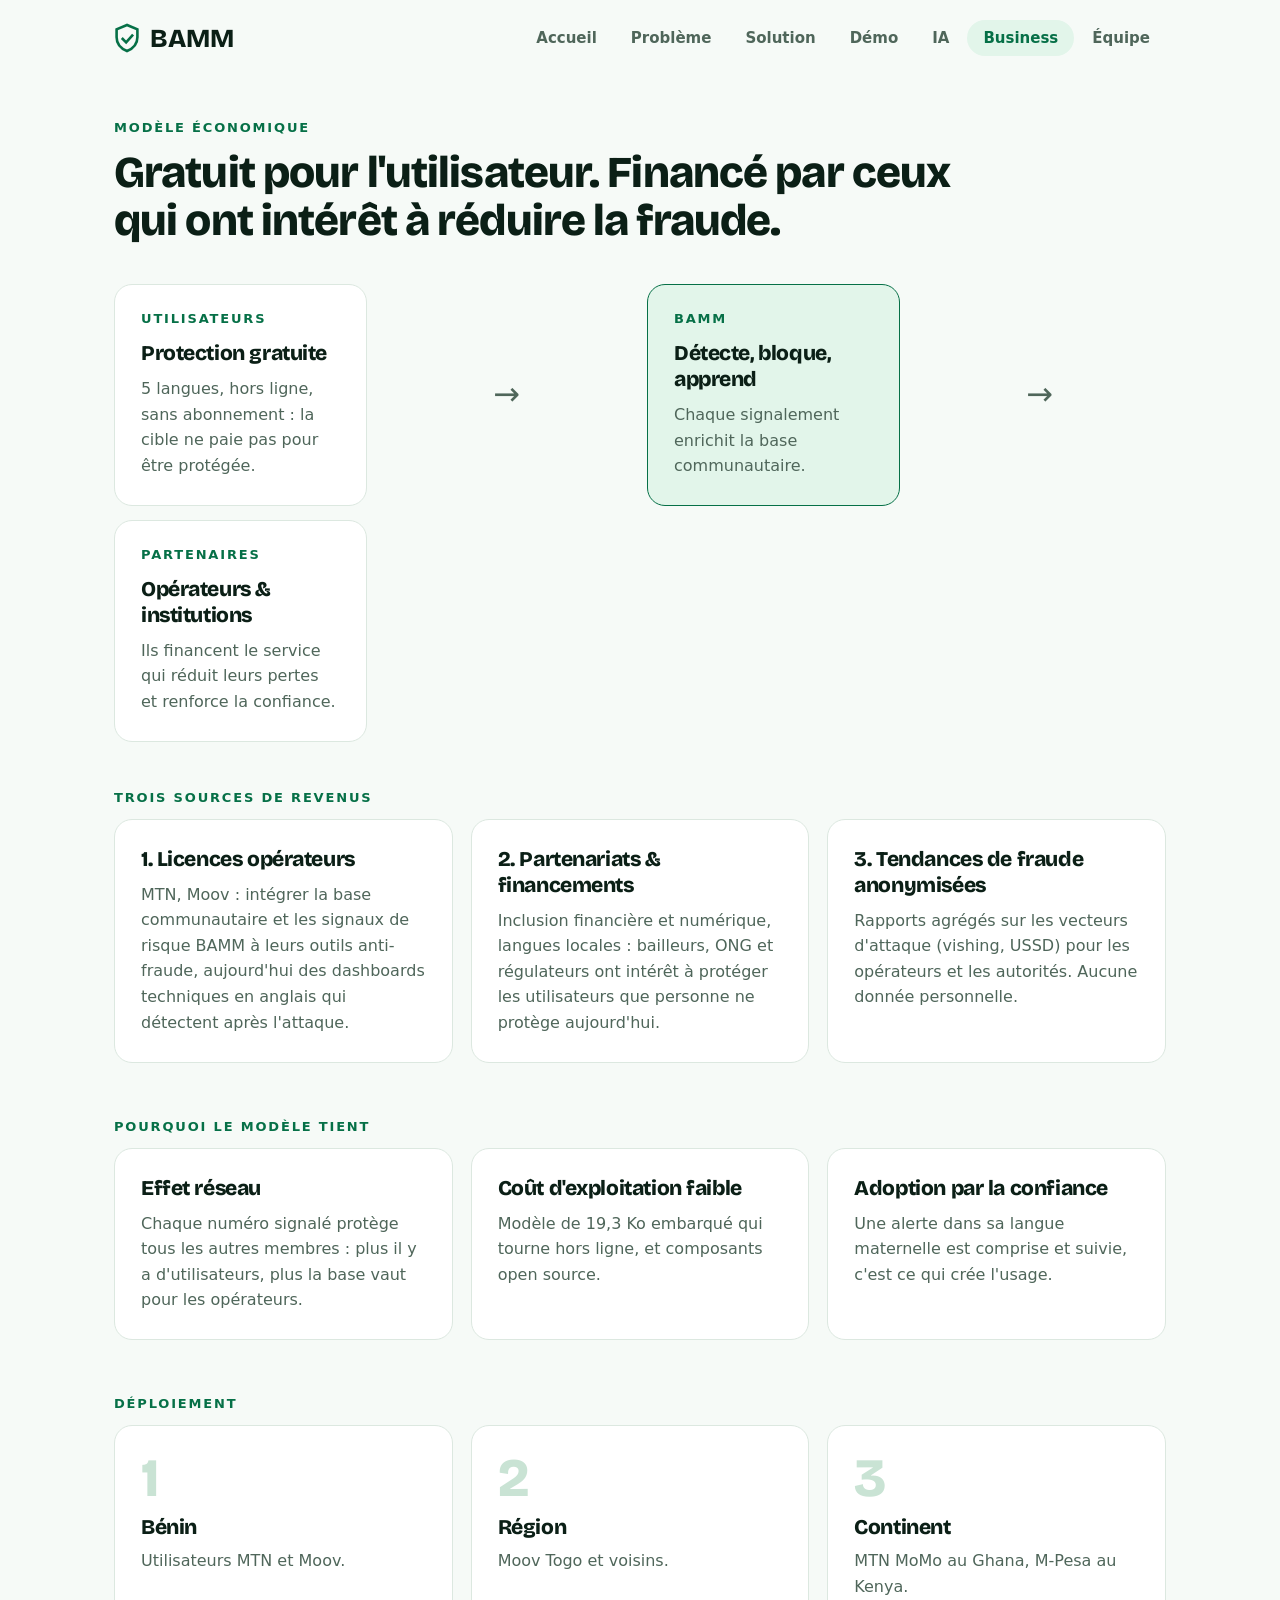
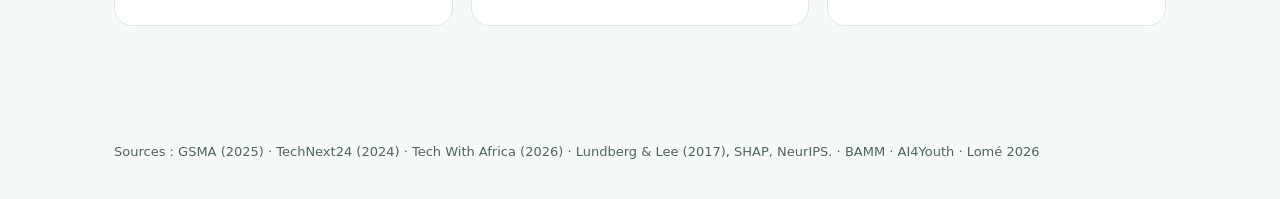
==== business.html @ f67f768b "first commit" ====
<!doctype html>
<html lang="fr">
<head>
<meta charset="utf-8">
<meta name="viewport" content="width=device-width,initial-scale=1">
<title>BAMM — Modèle économique</title>

<link href="https://fonts.googleapis.com/css2?family=Bricolage+Grotesque:wght@800&display=swap" rel="stylesheet">
<style>
body{margin:0;background:#F6FAF7;color:#0B1F16;font-family:system-ui,-apple-system,'Segoe UI',sans-serif}
.w{max-width:1100px;margin:0 auto;padding:0 24px;box-sizing:border-box}
h1,h2,h3,.big{font-family:'Bricolage Grotesque',system-ui,sans-serif;font-weight:800;letter-spacing:-.02em;margin:0}
h2{font-size:clamp(28px,4vw,44px);line-height:1.08}
.eb{font-size:13px;letter-spacing:.14em;text-transform:uppercase;color:#067047;font-weight:700;margin-bottom:14px}
.g{display:grid;gap:18px;grid-template-columns:repeat(auto-fit,minmax(240px,1fr))}
.c{background:#fff;border:1px solid #DCE8E0;border-radius:18px;padding:26px}
.mut{color:#4F665A;line-height:1.6}
.btn{display:inline-block;padding:15px 26px;border-radius:999px;font-weight:700;text-decoration:none;background:#067047;color:#fff;border:0;font-size:16px;cursor:pointer}
.btn:hover{background:#0A8F5A}
.pill{padding:10px 18px;border-radius:999px;border:1px solid #BFD3C7;background:#fff;font-weight:700;font-size:15px;cursor:pointer;color:#0B1F16;font-family:inherit}
.pill:hover{border-color:#067047}
.big{font-size:clamp(34px,4.6vw,54px);color:#067047;line-height:1}
.bar{height:14px;border-radius:7px;background:#E2F5EA;overflow:hidden}
.bar i{display:block;height:100%;border-radius:7px;transition:width .5s}
.pulse{animation:p 2s infinite}@keyframes p{to{box-shadow:0 0 0 36px rgba(198,47,37,0)}}
@media(prefers-reduced-motion:reduce){.pulse{animation:none}.bar i{transition:none}}
.nl{padding:9px 16px;border-radius:999px;text-decoration:none;color:#4F665A;font-weight:700;font-size:15px}.nl:hover{color:#067047}.on{background:#E2F5EA;color:#067047}
.scr{height:100%;border-radius:31px;box-sizing:border-box;display:flex;flex-direction:column;align-items:center;justify-content:space-between;text-align:center;padding:32px 18px 22px;color:#fff}
.wv i{display:inline-block;width:6px;height:12px;border-radius:3px;background:#fff;margin:0 3px;animation:wv 1s ease-in-out infinite;vertical-align:middle}@keyframes wv{50%{height:46px}}
.lw{height:8px;border-radius:4px;background:rgba(255,255,255,.3);overflow:hidden;width:100%}.lw i{display:block;height:100%;background:#fff;animation:lw 15s linear forwards}@keyframes lw{from{width:0}to{width:100%}}
.nd{width:22px;height:22px;border-radius:50%;transition:background .4s}
@media(prefers-reduced-motion:reduce){.wv i,.lw i{animation:none}}
</style>

</head>
<body>
<div id="app"></div>
<template id="tpl">

<div style="width:100%;overflow:hidden">
<div class="w" style="display:flex;justify-content:space-between;align-items:center;flex-wrap:wrap;gap:12px;padding-top:20px;padding-bottom:8px"><a href="index.html" style="display:flex;align-items:center;gap:10px;text-decoration:none;color:#0B1F16;font-family:'Bricolage Grotesque',system-ui,sans-serif;font-weight:800;font-size:26px"><svg width="26" height="30" viewBox="0 0 30 34" aria-hidden="true"><path d="M15 2 3 7v9c0 8 5 13 12 16 7-3 12-8 12-16V7z" fill="none" stroke="#067047" stroke-width="3"/><path d="m9 17 5 5 8-9" fill="none" stroke="#067047" stroke-width="3"/></svg>BAMM</a><nav style="display:flex;gap:2px;flex-wrap:wrap"><a class="nl" href="index.html">Accueil</a><a class="nl" href="probleme.html">Problème</a><a class="nl" href="solution.html">Solution</a><a class="nl" href="demo.html">Démo</a><a class="nl" href="ia.html">IA</a><a class="nl on" href="business.html">Business</a><a class="nl" href="equipe.html">Équipe</a></nav></div>
<div class="w" style="padding-top:56px;padding-bottom:48px"><div class="eb">Modèle économique</div>
<h2 style="max-width:860px">Gratuit pour l'utilisateur. Financé par ceux qui ont intérêt à réduire la fraude.</h2>
<div style="display:grid;grid-template-columns:repeat(auto-fit,minmax(240px,1fr));gap:14px;margin-top:40px">
<div class="c"><div class="eb">Utilisateurs</div><h3 style="font-size:21px">Protection gratuite</h3><p class="mut" style="margin:10px 0 0">5 langues, hors ligne, sans abonnement : la cible ne paie pas pour être protégée.</p></div><div class="mut" style="font-size:32px;align-self:center;text-align:center">→</div>
<div class="c" style="background:#E2F5EA;border-color:#067047"><div class="eb">BAMM</div><h3 style="font-size:21px">Détecte, bloque, apprend</h3><p class="mut" style="margin:10px 0 0">Chaque signalement enrichit la base communautaire.</p></div><div class="mut" style="font-size:32px;align-self:center;text-align:center">→</div>
<div class="c"><div class="eb">Partenaires</div><h3 style="font-size:21px">Opérateurs &amp; institutions</h3><p class="mut" style="margin:10px 0 0">Ils financent le service qui réduit leurs pertes et renforce la confiance.</p></div></div></div>
<div class="w" style="padding-bottom:56px"><div class="eb">Trois sources de revenus</div><div class="g"><div class="c"><h3 style="font-size:21px">1. Licences opérateurs</h3><p class="mut" style="margin:10px 0 0">MTN, Moov : intégrer la base communautaire et les signaux de risque BAMM à leurs outils anti-fraude, aujourd'hui des dashboards techniques en anglais qui détectent après l'attaque.</p></div><div class="c"><h3 style="font-size:21px">2. Partenariats &amp; financements</h3><p class="mut" style="margin:10px 0 0">Inclusion financière et numérique, langues locales : bailleurs, ONG et régulateurs ont intérêt à protéger les utilisateurs que personne ne protège aujourd'hui.</p></div><div class="c"><h3 style="font-size:21px">3. Tendances de fraude anonymisées</h3><p class="mut" style="margin:10px 0 0">Rapports agrégés sur les vecteurs d'attaque (vishing, USSD) pour les opérateurs et les autorités. Aucune donnée personnelle.</p></div></div></div>
<div class="w" style="padding-bottom:56px"><div class="eb">Pourquoi le modèle tient</div><div class="g"><div class="c"><h3 style="font-size:21px">Effet réseau</h3><p class="mut" style="margin:10px 0 0">Chaque numéro signalé protège tous les autres membres : plus il y a d'utilisateurs, plus la base vaut pour les opérateurs.</p></div><div class="c"><h3 style="font-size:21px">Coût d'exploitation faible</h3><p class="mut" style="margin:10px 0 0">Modèle de 19,3 Ko embarqué qui tourne hors ligne, et composants open source.</p></div><div class="c"><h3 style="font-size:21px">Adoption par la confiance</h3><p class="mut" style="margin:10px 0 0">Une alerte dans sa langue maternelle est comprise et suivie, c'est ce qui crée l'usage.</p></div></div></div>
<div class="w" style="padding-bottom:88px"><div class="eb">Déploiement</div><div class="g">
<div class="c"><div class="big" style="color:#C9E3D4">1</div><h3 style="font-size:21px;margin-top:8px">Bénin</h3><p class="mut" style="margin:8px 0 0">Utilisateurs MTN et Moov.</p></div>
<div class="c"><div class="big" style="color:#C9E3D4">2</div><h3 style="font-size:21px;margin-top:8px">Région</h3><p class="mut" style="margin:8px 0 0">Moov Togo et voisins.</p></div>
<div class="c"><div class="big" style="color:#C9E3D4">3</div><h3 style="font-size:21px;margin-top:8px">Continent</h3><p class="mut" style="margin:8px 0 0">MTN MoMo au Ghana, M-Pesa au Kenya.</p></div></div></div>
<div class="w mut" style="padding-top:28px;padding-bottom:36px;font-size:13px">Sources : GSMA (2025) · TechNext24 (2024) · Tech With Africa (2026) · Lundberg &amp; Lee (2017), SHAP, NeurIPS. · BAMM · AI4Youth · Lomé 2026</div>

</div>
</template>
<script src="assets/runtime.js"></script>
<script>

class Component extends DCLogic {
renderVals() { return {}; }
}

boot(Component);
</script>
</body>
</html>
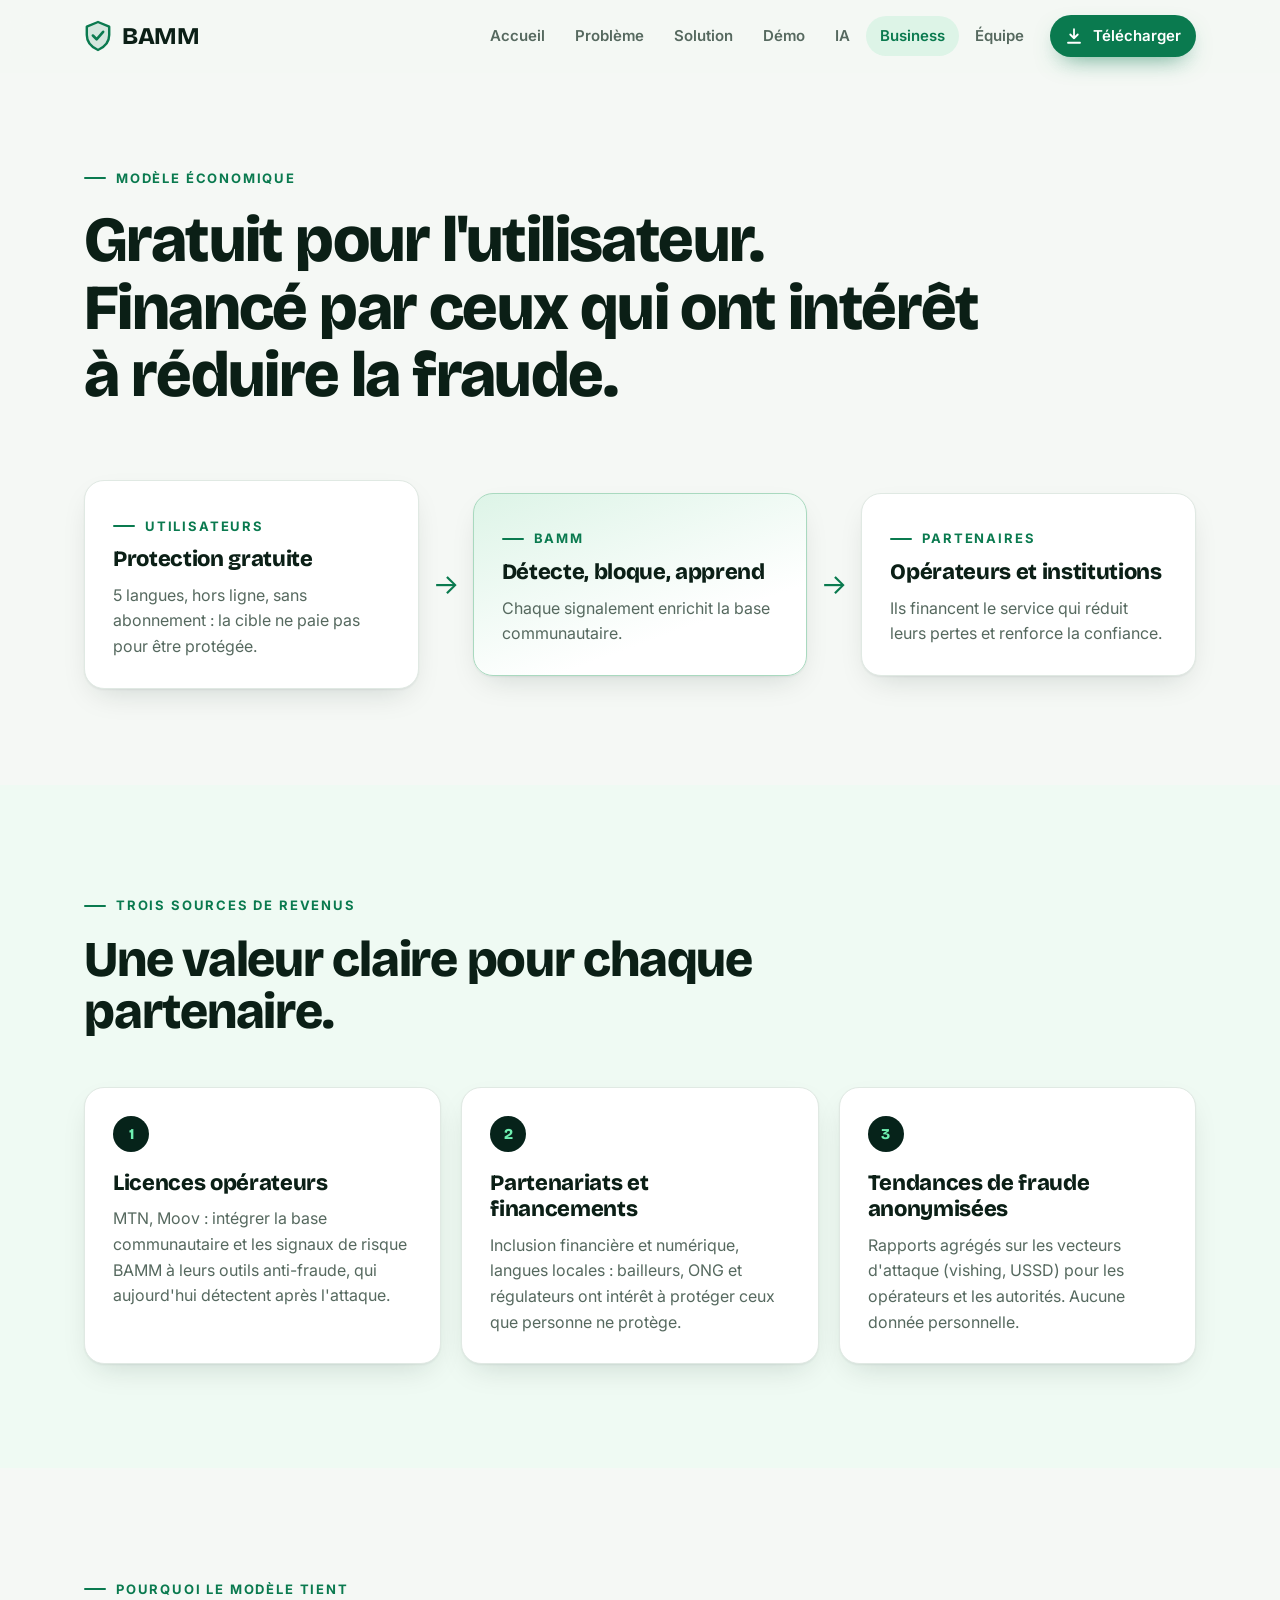
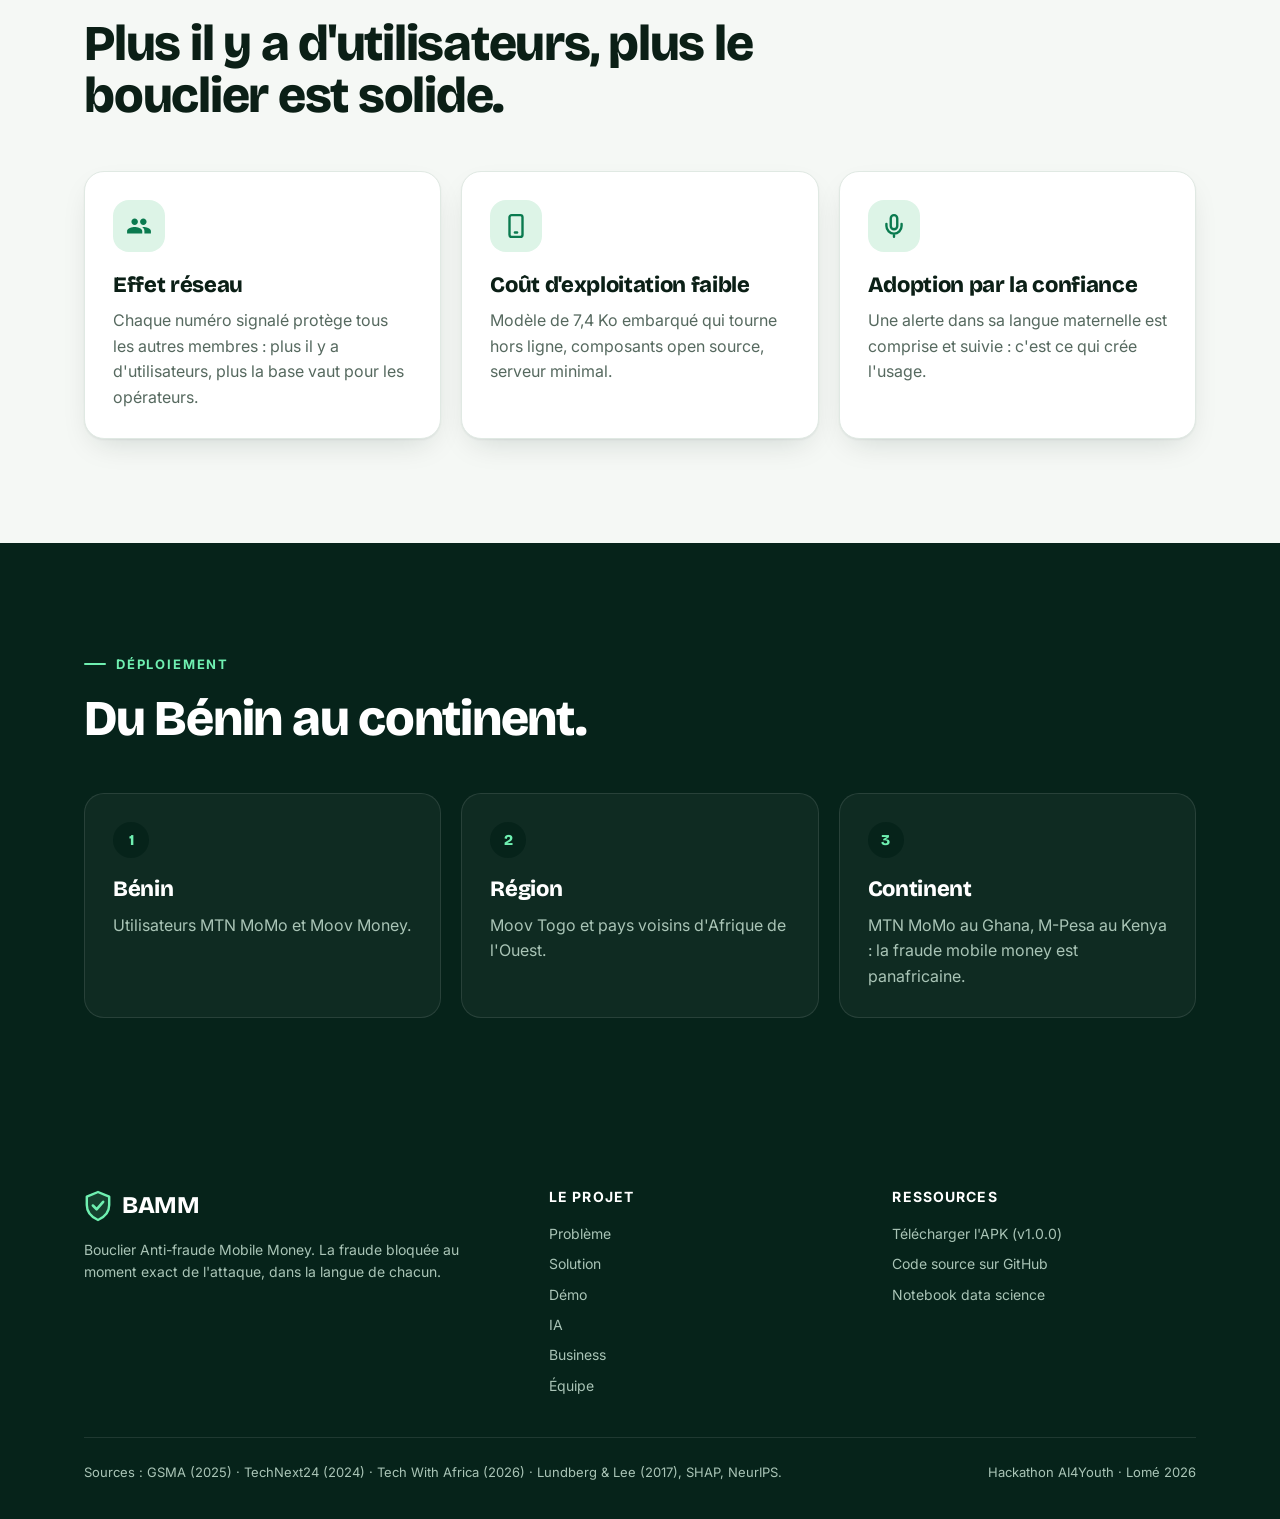
==== commit 1d82414b: "Refonte du site et téléchargement de l'APK - Nouveau design commun (assets/style.css, assets/site.js" ====
--- a/business.html
+++ b/business.html
@@ -4,65 +4,70 @@
 <meta charset="utf-8">
 <meta name="viewport" content="width=device-width,initial-scale=1">
 <title>BAMM — Modèle économique</title>
+<meta name="description" content="BAMM est gratuit pour l'utilisateur, financé par les opérateurs, bailleurs et institutions qui ont intérêt à réduire la fraude mobile money.">
+<meta name="theme-color" content="#06231a">
+<link rel="icon" href="assets/favicon.svg" type="image/svg+xml">
+<link rel="preconnect" href="https://fonts.googleapis.com">
+<link rel="preconnect" href="https://fonts.gstatic.com" crossorigin>
+<link href="https://fonts.googleapis.com/css2?family=Bricolage+Grotesque:opsz,wght@12..96,700;12..96,800&family=Inter:wght@400;500;600;700&display=swap" rel="stylesheet">
+<link rel="stylesheet" href="assets/style.css">
+</head>
+<body data-page="business">
+<header data-nav></header>
 
-<link href="https://fonts.googleapis.com/css2?family=Bricolage+Grotesque:wght@800&display=swap" rel="stylesheet">
-<style>
-body{margin:0;background:#F6FAF7;color:#0B1F16;font-family:system-ui,-apple-system,'Segoe UI',sans-serif}
-.w{max-width:1100px;margin:0 auto;padding:0 24px;box-sizing:border-box}
-h1,h2,h3,.big{font-family:'Bricolage Grotesque',system-ui,sans-serif;font-weight:800;letter-spacing:-.02em;margin:0}
-h2{font-size:clamp(28px,4vw,44px);line-height:1.08}
-.eb{font-size:13px;letter-spacing:.14em;text-transform:uppercase;color:#067047;font-weight:700;margin-bottom:14px}
-.g{display:grid;gap:18px;grid-template-columns:repeat(auto-fit,minmax(240px,1fr))}
-.c{background:#fff;border:1px solid #DCE8E0;border-radius:18px;padding:26px}
-.mut{color:#4F665A;line-height:1.6}
-.btn{display:inline-block;padding:15px 26px;border-radius:999px;font-weight:700;text-decoration:none;background:#067047;color:#fff;border:0;font-size:16px;cursor:pointer}
-.btn:hover{background:#0A8F5A}
-.pill{padding:10px 18px;border-radius:999px;border:1px solid #BFD3C7;background:#fff;font-weight:700;font-size:15px;cursor:pointer;color:#0B1F16;font-family:inherit}
-.pill:hover{border-color:#067047}
-.big{font-size:clamp(34px,4.6vw,54px);color:#067047;line-height:1}
-.bar{height:14px;border-radius:7px;background:#E2F5EA;overflow:hidden}
-.bar i{display:block;height:100%;border-radius:7px;transition:width .5s}
-.pulse{animation:p 2s infinite}@keyframes p{to{box-shadow:0 0 0 36px rgba(198,47,37,0)}}
-@media(prefers-reduced-motion:reduce){.pulse{animation:none}.bar i{transition:none}}
-.nl{padding:9px 16px;border-radius:999px;text-decoration:none;color:#4F665A;font-weight:700;font-size:15px}.nl:hover{color:#067047}.on{background:#E2F5EA;color:#067047}
-.scr{height:100%;border-radius:31px;box-sizing:border-box;display:flex;flex-direction:column;align-items:center;justify-content:space-between;text-align:center;padding:32px 18px 22px;color:#fff}
-.wv i{display:inline-block;width:6px;height:12px;border-radius:3px;background:#fff;margin:0 3px;animation:wv 1s ease-in-out infinite;vertical-align:middle}@keyframes wv{50%{height:46px}}
-.lw{height:8px;border-radius:4px;background:rgba(255,255,255,.3);overflow:hidden;width:100%}.lw i{display:block;height:100%;background:#fff;animation:lw 15s linear forwards}@keyframes lw{from{width:0}to{width:100%}}
-.nd{width:22px;height:22px;border-radius:50%;transition:background .4s}
-@media(prefers-reduced-motion:reduce){.wv i,.lw i{animation:none}}
-</style>
+<main>
+<section class="page-hero">
+  <div class="wrap">
+    <div class="eyebrow">Modèle économique</div>
+    <h1>Gratuit pour l'utilisateur. Financé par ceux qui ont intérêt à réduire la fraude.</h1>
+  </div>
+</section>
 
-</head>
-<body>
-<div id="app"></div>
-<template id="tpl">
+<section style="padding-bottom:96px">
+  <div class="wrap flow">
+    <div class="card reveal"><div class="eyebrow" style="margin-bottom:10px">Utilisateurs</div><h3>Protection gratuite</h3><p>5 langues, hors ligne, sans abonnement : la cible ne paie pas pour être protégée.</p></div>
+    <div class="arrow" aria-hidden="true">→</div>
+    <div class="card card-accent reveal"><div class="eyebrow" style="margin-bottom:10px">BAMM</div><h3>Détecte, bloque, apprend</h3><p>Chaque signalement enrichit la base communautaire.</p></div>
+    <div class="arrow" aria-hidden="true">→</div>
+    <div class="card reveal"><div class="eyebrow" style="margin-bottom:10px">Partenaires</div><h3>Opérateurs et institutions</h3><p>Ils financent le service qui réduit leurs pertes et renforce la confiance.</p></div>
+  </div>
+</section>
 
-<div style="width:100%;overflow:hidden">
-<div class="w" style="display:flex;justify-content:space-between;align-items:center;flex-wrap:wrap;gap:12px;padding-top:20px;padding-bottom:8px"><a href="index.html" style="display:flex;align-items:center;gap:10px;text-decoration:none;color:#0B1F16;font-family:'Bricolage Grotesque',system-ui,sans-serif;font-weight:800;font-size:26px"><svg width="26" height="30" viewBox="0 0 30 34" aria-hidden="true"><path d="M15 2 3 7v9c0 8 5 13 12 16 7-3 12-8 12-16V7z" fill="none" stroke="#067047" stroke-width="3"/><path d="m9 17 5 5 8-9" fill="none" stroke="#067047" stroke-width="3"/></svg>BAMM</a><nav style="display:flex;gap:2px;flex-wrap:wrap"><a class="nl" href="index.html">Accueil</a><a class="nl" href="probleme.html">Problème</a><a class="nl" href="solution.html">Solution</a><a class="nl" href="demo.html">Démo</a><a class="nl" href="ia.html">IA</a><a class="nl on" href="business.html">Business</a><a class="nl" href="equipe.html">Équipe</a></nav></div>
-<div class="w" style="padding-top:56px;padding-bottom:48px"><div class="eb">Modèle économique</div>
-<h2 style="max-width:860px">Gratuit pour l'utilisateur. Financé par ceux qui ont intérêt à réduire la fraude.</h2>
-<div style="display:grid;grid-template-columns:repeat(auto-fit,minmax(240px,1fr));gap:14px;margin-top:40px">
-<div class="c"><div class="eb">Utilisateurs</div><h3 style="font-size:21px">Protection gratuite</h3><p class="mut" style="margin:10px 0 0">5 langues, hors ligne, sans abonnement : la cible ne paie pas pour être protégée.</p></div><div class="mut" style="font-size:32px;align-self:center;text-align:center">→</div>
-<div class="c" style="background:#E2F5EA;border-color:#067047"><div class="eb">BAMM</div><h3 style="font-size:21px">Détecte, bloque, apprend</h3><p class="mut" style="margin:10px 0 0">Chaque signalement enrichit la base communautaire.</p></div><div class="mut" style="font-size:32px;align-self:center;text-align:center">→</div>
-<div class="c"><div class="eb">Partenaires</div><h3 style="font-size:21px">Opérateurs &amp; institutions</h3><p class="mut" style="margin:10px 0 0">Ils financent le service qui réduit leurs pertes et renforce la confiance.</p></div></div></div>
-<div class="w" style="padding-bottom:56px"><div class="eb">Trois sources de revenus</div><div class="g"><div class="c"><h3 style="font-size:21px">1. Licences opérateurs</h3><p class="mut" style="margin:10px 0 0">MTN, Moov : intégrer la base communautaire et les signaux de risque BAMM à leurs outils anti-fraude, aujourd'hui des dashboards techniques en anglais qui détectent après l'attaque.</p></div><div class="c"><h3 style="font-size:21px">2. Partenariats &amp; financements</h3><p class="mut" style="margin:10px 0 0">Inclusion financière et numérique, langues locales : bailleurs, ONG et régulateurs ont intérêt à protéger les utilisateurs que personne ne protège aujourd'hui.</p></div><div class="c"><h3 style="font-size:21px">3. Tendances de fraude anonymisées</h3><p class="mut" style="margin:10px 0 0">Rapports agrégés sur les vecteurs d'attaque (vishing, USSD) pour les opérateurs et les autorités. Aucune donnée personnelle.</p></div></div></div>
-<div class="w" style="padding-bottom:56px"><div class="eb">Pourquoi le modèle tient</div><div class="g"><div class="c"><h3 style="font-size:21px">Effet réseau</h3><p class="mut" style="margin:10px 0 0">Chaque numéro signalé protège tous les autres membres : plus il y a d'utilisateurs, plus la base vaut pour les opérateurs.</p></div><div class="c"><h3 style="font-size:21px">Coût d'exploitation faible</h3><p class="mut" style="margin:10px 0 0">Modèle de 19,3 Ko embarqué qui tourne hors ligne, et composants open source.</p></div><div class="c"><h3 style="font-size:21px">Adoption par la confiance</h3><p class="mut" style="margin:10px 0 0">Une alerte dans sa langue maternelle est comprise et suivie, c'est ce qui crée l'usage.</p></div></div></div>
-<div class="w" style="padding-bottom:88px"><div class="eb">Déploiement</div><div class="g">
-<div class="c"><div class="big" style="color:#C9E3D4">1</div><h3 style="font-size:21px;margin-top:8px">Bénin</h3><p class="mut" style="margin:8px 0 0">Utilisateurs MTN et Moov.</p></div>
-<div class="c"><div class="big" style="color:#C9E3D4">2</div><h3 style="font-size:21px;margin-top:8px">Région</h3><p class="mut" style="margin:8px 0 0">Moov Togo et voisins.</p></div>
-<div class="c"><div class="big" style="color:#C9E3D4">3</div><h3 style="font-size:21px;margin-top:8px">Continent</h3><p class="mut" style="margin:8px 0 0">MTN MoMo au Ghana, M-Pesa au Kenya.</p></div></div></div>
-<div class="w mut" style="padding-top:28px;padding-bottom:36px;font-size:13px">Sources : GSMA (2025) · TechNext24 (2024) · Tech With Africa (2026) · Lundberg &amp; Lee (2017), SHAP, NeurIPS. · BAMM · AI4Youth · Lomé 2026</div>
+<section class="section tint">
+  <div class="wrap">
+    <div class="section-head reveal"><div class="eyebrow">Trois sources de revenus</div><h2>Une valeur claire pour chaque partenaire.</h2></div>
+    <div class="grid">
+      <div class="card reveal"><div class="num">1</div><h3>Licences opérateurs</h3><p>MTN, Moov : intégrer la base communautaire et les signaux de risque BAMM à leurs outils anti-fraude, qui aujourd'hui détectent après l'attaque.</p></div>
+      <div class="card reveal"><div class="num">2</div><h3>Partenariats et financements</h3><p>Inclusion financière et numérique, langues locales : bailleurs, ONG et régulateurs ont intérêt à protéger ceux que personne ne protège.</p></div>
+      <div class="card reveal"><div class="num">3</div><h3>Tendances de fraude anonymisées</h3><p>Rapports agrégés sur les vecteurs d'attaque (vishing, USSD) pour les opérateurs et les autorités. Aucune donnée personnelle.</p></div>
+    </div>
+  </div>
+</section>
 
-</div>
-</template>
-<script src="assets/runtime.js"></script>
-<script>
+<section class="section">
+  <div class="wrap">
+    <div class="section-head reveal"><div class="eyebrow">Pourquoi le modèle tient</div><h2>Plus il y a d'utilisateurs, plus le bouclier est solide.</h2></div>
+    <div class="grid">
+      <div class="card reveal"><div class="icon"><svg viewBox="0 0 24 24" fill="currentColor"><path d="M16 11c1.66 0 2.99-1.34 2.99-3S17.66 5 16 5c-1.66 0-3 1.34-3 3s1.34 3 3 3zm-8 0c1.66 0 2.99-1.34 2.99-3S9.66 5 8 5C6.34 5 5 6.34 5 8s1.34 3 3 3zm0 2c-2.33 0-7 1.17-7 3.5V19h14v-2.5c0-2.33-4.67-3.5-7-3.5zm8 0c-.29 0-.62.02-.97.05 1.16.84 1.97 1.97 1.97 3.45V19h6v-2.5c0-2.33-4.67-3.5-7-3.5z"/></svg></div><h3>Effet réseau</h3><p>Chaque numéro signalé protège tous les autres membres : plus il y a d'utilisateurs, plus la base vaut pour les opérateurs.</p></div>
+      <div class="card reveal"><div class="icon"><svg viewBox="0 0 24 24" fill="none" stroke="currentColor" stroke-width="2.2" stroke-linecap="round" stroke-linejoin="round"><rect x="6" y="2" width="12" height="20" rx="2"/><path d="M11 18h2"/></svg></div><h3>Coût d'exploitation faible</h3><p>Modèle de 7,4 Ko embarqué qui tourne hors ligne, composants open source, serveur minimal.</p></div>
+      <div class="card reveal"><div class="icon"><svg viewBox="0 0 24 24" fill="none" stroke="currentColor" stroke-width="2.2" stroke-linecap="round" stroke-linejoin="round"><path d="M12 2a3 3 0 0 0-3 3v7a3 3 0 0 0 6 0V5a3 3 0 0 0-3-3z"/><path d="M19 10v2a7 7 0 0 1-14 0v-2M12 19v3"/></svg></div><h3>Adoption par la confiance</h3><p>Une alerte dans sa langue maternelle est comprise et suivie : c'est ce qui crée l'usage.</p></div>
+    </div>
+  </div>
+</section>
 
-class Component extends DCLogic {
-renderVals() { return {}; }
-}
+<section class="section dark">
+  <div class="wrap">
+    <div class="section-head reveal"><div class="eyebrow">Déploiement</div><h2>Du Bénin au continent.</h2></div>
+    <div class="grid">
+      <div class="card reveal"><div class="num">1</div><h3>Bénin</h3><p>Utilisateurs MTN MoMo et Moov Money.</p></div>
+      <div class="card reveal"><div class="num">2</div><h3>Région</h3><p>Moov Togo et pays voisins d'Afrique de l'Ouest.</p></div>
+      <div class="card reveal"><div class="num">3</div><h3>Continent</h3><p>MTN MoMo au Ghana, M-Pesa au Kenya : la fraude mobile money est panafricaine.</p></div>
+    </div>
+  </div>
+</section>
+</main>
 
-boot(Component);
-</script>
+<footer data-footer></footer>
+<script src="assets/site.js"></script>
 </body>
 </html>
--- a/assets/style.css
+++ b/assets/style.css
@@ -0,0 +1,276 @@
+/* BAMM — site vitrine · feuille de style commune */
+:root {
+  --ink: #06231a;
+  --ink-2: #0c3325;
+  --green: #0a7a4f;
+  --green-2: #13a56b;
+  --mint: #ddf4e7;
+  --mint-2: #effaf3;
+  --glow: #6ff0b1;
+  --red: #e0392d;
+  --red-soft: #fdecea;
+  --amber: #f0a234;
+  --bg: #f5f8f5;
+  --surface: #ffffff;
+  --line: #e0e9e3;
+  --text: #0b1f16;
+  --muted: #56695f;
+  --radius: 20px;
+  --shadow: 0 1px 2px rgba(6, 35, 26, .06), 0 12px 32px -12px rgba(6, 35, 26, .18);
+  --shadow-lg: 0 40px 80px -30px rgba(6, 35, 26, .45);
+  --display: 'Bricolage Grotesque', system-ui, sans-serif;
+  --body: 'Inter', system-ui, -apple-system, 'Segoe UI', sans-serif;
+}
+
+*, *::before, *::after { box-sizing: border-box; }
+html { scroll-behavior: smooth; -webkit-text-size-adjust: 100%; }
+body { margin: 0; background: var(--bg); color: var(--text); font-family: var(--body); font-size: 16px; line-height: 1.6; -webkit-font-smoothing: antialiased; overflow-x: hidden; }
+img { max-width: 100%; display: block; }
+a { color: inherit; }
+button { font: inherit; }
+:focus-visible { outline: 3px solid var(--green-2); outline-offset: 3px; border-radius: 8px; }
+
+.wrap { max-width: 1160px; margin: 0 auto; padding: 0 24px; }
+@media (max-width: 600px) { .wrap { padding: 0 16px; } }
+
+h1, h2, h3, .display { font-family: var(--display); font-weight: 800; letter-spacing: -.025em; line-height: 1.05; margin: 0; }
+h1 { font-size: clamp(40px, 6.2vw, 76px); }
+h2 { font-size: clamp(30px, 4.2vw, 50px); }
+h3 { font-size: 22px; letter-spacing: -.015em; line-height: 1.2; }
+p { margin: 0; }
+.lead { font-size: clamp(17px, 1.6vw, 20px); color: var(--muted); max-width: 620px; }
+.muted { color: var(--muted); }
+.small { font-size: 14px; }
+.hl { color: var(--green-2); }
+.dark .hl { color: var(--glow); }
+
+.eyebrow { display: inline-flex; align-items: center; gap: 10px; font-size: 13px; font-weight: 700; letter-spacing: .14em; text-transform: uppercase; color: var(--green); margin-bottom: 18px; }
+.eyebrow::before { content: ""; width: 22px; height: 2px; background: currentColor; border-radius: 2px; }
+.dark .eyebrow { color: var(--glow); }
+
+/* ------------------------------------------------------------------ nav */
+.nav { position: sticky; top: 0; z-index: 50; background: rgba(245, 248, 245, .82); backdrop-filter: saturate(1.4) blur(14px); -webkit-backdrop-filter: saturate(1.4) blur(14px); border-bottom: 1px solid transparent; transition: border-color .2s, background .2s; }
+.nav.scrolled { border-bottom-color: var(--line); }
+.nav .wrap { display: flex; align-items: center; justify-content: space-between; gap: 16px; height: 72px; }
+.brand { display: flex; align-items: center; gap: 10px; text-decoration: none; font-family: var(--display); font-weight: 800; font-size: 24px; letter-spacing: -.02em; }
+.brand svg { flex: none; }
+.nav-links { display: flex; align-items: center; gap: 2px; }
+.nav-links a { padding: 8px 14px; border-radius: 999px; text-decoration: none; color: var(--muted); font-weight: 600; font-size: 15px; transition: color .15s, background .15s; }
+.nav-links a:hover { color: var(--text); }
+.nav-links a[aria-current="page"] { color: var(--green); background: var(--mint); }
+.nav-cta { margin-left: 10px; }
+.nav-toggle { display: none; width: 44px; height: 44px; border: 1px solid var(--line); border-radius: 12px; background: var(--surface); cursor: pointer; align-items: center; justify-content: center; }
+@media (max-width: 960px) {
+  .nav-toggle { display: inline-flex; }
+  .nav-links { position: fixed; inset: 72px 0 auto 0; flex-direction: column; align-items: stretch; gap: 4px; padding: 12px 16px 20px; background: var(--bg); border-bottom: 1px solid var(--line); box-shadow: var(--shadow); transform: translateY(-8px); opacity: 0; pointer-events: none; transition: opacity .2s, transform .2s; }
+  .nav-links.open { transform: none; opacity: 1; pointer-events: auto; }
+  .nav-links a { padding: 12px 14px; font-size: 17px; }
+  .nav-cta { margin: 8px 0 0; text-align: center; }
+}
+
+/* -------------------------------------------------------------- buttons */
+.btn { display: inline-flex; align-items: center; justify-content: center; gap: 10px; padding: 14px 24px; border-radius: 999px; border: 1px solid transparent; font-weight: 700; font-size: 16px; text-decoration: none; cursor: pointer; transition: transform .15s, background .15s, box-shadow .15s, border-color .15s; white-space: nowrap; }
+.btn:active { transform: translateY(1px); }
+.btn-primary { background: var(--green); color: #fff; box-shadow: 0 10px 24px -10px rgba(10, 122, 79, .7); }
+.btn-primary:hover { background: var(--green-2); }
+.btn-ghost { background: transparent; color: var(--text); border-color: #c8d8ce; }
+.btn-ghost:hover { border-color: var(--green); color: var(--green); }
+.btn-light { background: #fff; color: var(--ink); }
+.btn-light:hover { background: var(--mint); }
+.btn-glow { background: var(--glow); color: var(--ink); box-shadow: 0 0 0 0 rgba(111, 240, 177, .5), 0 14px 34px -12px rgba(111, 240, 177, .8); }
+.btn-glow:hover { background: #8ff6c4; }
+.btn-sm { padding: 10px 18px; font-size: 15px; }
+.btn-lg { padding: 18px 30px; font-size: 18px; }
+.dark .btn-ghost { color: #fff; border-color: rgba(255, 255, 255, .28); }
+.dark .btn-ghost:hover { border-color: var(--glow); color: var(--glow); }
+.actions { display: flex; flex-wrap: wrap; gap: 12px; }
+
+.pill { padding: 9px 16px; border-radius: 999px; border: 1px solid #c8d8ce; background: var(--surface); font-weight: 600; font-size: 15px; cursor: pointer; color: var(--text); transition: all .15s; }
+.pill:hover { border-color: var(--green); }
+.pill[aria-pressed="true"] { background: var(--green); border-color: var(--green); color: #fff; }
+.dark .pill { background: rgba(255, 255, 255, .06); color: #fff; border-color: rgba(255, 255, 255, .2); }
+.dark .pill[aria-pressed="true"] { background: var(--glow); border-color: var(--glow); color: var(--ink); }
+.pills { display: flex; flex-wrap: wrap; gap: 8px; }
+
+/* ------------------------------------------------------------- sections */
+.section { padding: 104px 0; }
+.section-sm { padding: 64px 0; }
+@media (max-width: 700px) { .section { padding: 72px 0; } }
+.section-head { max-width: 760px; margin-bottom: 48px; }
+.section-head p { margin-top: 18px; }
+.dark { background: var(--ink); color: #fff; }
+.dark .muted, .dark .lead { color: #a9c4b6; }
+.tint { background: var(--mint-2); }
+
+.grid { display: grid; gap: 20px; grid-template-columns: repeat(auto-fit, minmax(min(100%, 260px), 1fr)); }
+.grid-2 { display: grid; gap: 56px; grid-template-columns: repeat(auto-fit, minmax(min(100%, 420px), 1fr)); align-items: center; }
+
+.card { background: var(--surface); border: 1px solid var(--line); border-radius: var(--radius); padding: 28px; box-shadow: var(--shadow); transition: transform .2s, box-shadow .2s, border-color .2s; }
+.card p { margin-top: 10px; color: var(--muted); }
+a.card { text-decoration: none; display: block; }
+a.card:hover { transform: translateY(-3px); border-color: #b9d6c5; }
+.card-accent { background: linear-gradient(160deg, var(--mint) 0%, #fff 70%); border-color: #a9d9bf; }
+.card-danger { background: linear-gradient(160deg, var(--red-soft) 0%, #fff 70%); border-color: #f2c7c2; }
+.dark .card { background: rgba(255, 255, 255, .04); border-color: rgba(255, 255, 255, .1); box-shadow: none; }
+.dark .card p { color: #a9c4b6; }
+
+.icon { width: 52px; height: 52px; border-radius: 16px; display: inline-flex; align-items: center; justify-content: center; background: var(--mint); color: var(--green); margin-bottom: 20px; }
+.icon svg { width: 26px; height: 26px; }
+.icon.red { background: var(--red-soft); color: var(--red); }
+.icon.amber { background: #fdf1de; color: #b56f0d; }
+.dark .icon { background: rgba(111, 240, 177, .12); color: var(--glow); }
+
+.num { font-family: var(--display); font-weight: 800; font-size: 15px; width: 36px; height: 36px; border-radius: 50%; display: inline-flex; align-items: center; justify-content: center; background: var(--ink); color: var(--glow); margin-bottom: 18px; }
+
+/* ---------------------------------------------------------------- hero */
+.hero { position: relative; overflow: hidden; background: var(--ink); color: #fff; }
+.hero::before { content: ""; position: absolute; inset: 0; background:
+  radial-gradient(700px 420px at 85% 20%, rgba(19, 165, 107, .35), transparent 70%),
+  radial-gradient(500px 360px at 10% 110%, rgba(111, 240, 177, .14), transparent 70%); pointer-events: none; }
+.hero::after { content: ""; position: absolute; inset: 0; background-image: linear-gradient(rgba(255, 255, 255, .045) 1px, transparent 1px), linear-gradient(90deg, rgba(255, 255, 255, .045) 1px, transparent 1px); background-size: 56px 56px; mask-image: radial-gradient(ellipse at 70% 30%, #000 20%, transparent 70%); -webkit-mask-image: radial-gradient(ellipse at 70% 30%, #000 20%, transparent 70%); pointer-events: none; }
+.hero > .wrap { position: relative; z-index: 1; }
+.hero-grid { display: grid; grid-template-columns: 1.15fr .85fr; gap: 56px; align-items: center; padding-top: 72px; padding-bottom: 120px; }
+@media (max-width: 960px) { .hero-grid { grid-template-columns: 1fr; padding-top: 48px; padding-bottom: 104px; } }
+.hero-grid > * { min-width: 0; }
+.phone-stage .pills { justify-content: center; max-width: 340px; }
+.hero h1 { margin-bottom: 24px; }
+.hero .lead { color: #b8d2c4; margin-bottom: 36px; }
+.badge { display: inline-flex; align-items: center; gap: 8px; padding: 7px 14px 7px 8px; border-radius: 999px; background: rgba(255, 255, 255, .07); border: 1px solid rgba(255, 255, 255, .14); font-size: 14px; font-weight: 600; color: #d6ebdf; margin-bottom: 28px; }
+.badge b { background: var(--glow); color: var(--ink); padding: 2px 10px; border-radius: 999px; font-size: 12px; letter-spacing: .04em; }
+.hero-meta { display: flex; flex-wrap: wrap; gap: 22px; margin-top: 28px; font-size: 14px; color: #a9c4b6; }
+.hero-meta span { display: inline-flex; align-items: center; gap: 8px; }
+.hero-meta svg { color: var(--glow); }
+
+.page-hero { padding: 88px 0 72px; }
+.page-hero h1 { font-size: clamp(36px, 5.2vw, 64px); max-width: 900px; }
+.page-hero .lead { margin-top: 22px; }
+
+/* ---------------------------------------------------------- phone mock */
+.phone-stage { display: flex; flex-direction: column; align-items: center; gap: 20px; }
+.phone { position: relative; width: 300px; height: 600px; border-radius: 48px; padding: 12px; background: linear-gradient(145deg, #1c3a2e, #050f0b); box-shadow: var(--shadow-lg), inset 0 0 0 2px rgba(255, 255, 255, .08); }
+.phone::before { content: ""; position: absolute; top: 22px; left: 50%; width: 92px; height: 26px; transform: translateX(-50%); border-radius: 20px; background: #000; z-index: 3; }
+.screen { position: relative; height: 100%; border-radius: 37px; overflow: hidden; background: #0f2a1f; color: #fff; }
+.scr { position: absolute; inset: 0; display: flex; flex-direction: column; align-items: center; justify-content: space-between; text-align: center; padding: 64px 22px 26px; opacity: 0; visibility: hidden; transform: scale(.98); transition: opacity .35s, transform .35s, visibility .35s; }
+.scr.on { opacity: 1; visibility: visible; transform: none; }
+.scr .tag { font-size: 12px; letter-spacing: .14em; font-weight: 700; color: #8fb3a0; }
+.scr .title { font-family: var(--display); font-weight: 800; font-size: 28px; line-height: 1.1; letter-spacing: -.02em; }
+.scr .msg { font-size: 17px; line-height: 1.45; }
+.scr-red { background: radial-gradient(120% 70% at 50% 0%, #f2584c, #b8241b); }
+.scr-green { background: radial-gradient(120% 70% at 50% 0%, #1aa36a, #0a5c3b); }
+.scr-dark { background: radial-gradient(120% 70% at 50% 0%, #17402f, #0b1f17); }
+.avatar { width: 92px; height: 92px; border-radius: 50%; background: rgba(255, 255, 255, .08); display: flex; align-items: center; justify-content: center; margin: 0 auto 16px; box-shadow: 0 0 0 10px rgba(255, 255, 255, .04), 0 0 0 22px rgba(255, 255, 255, .025); }
+.call-btns { display: flex; justify-content: space-around; width: 100%; }
+.call-btn { width: 64px; height: 64px; border-radius: 50%; border: 0; display: flex; align-items: center; justify-content: center; color: #fff; cursor: pointer; }
+.call-btn.deny { background: #e0392d; }
+.call-btn.accept { background: #13a56b; animation: ring 1.4s ease-in-out infinite; }
+@keyframes ring { 0%, 100% { transform: rotate(0); } 10%, 30% { transform: rotate(-12deg); } 20%, 40% { transform: rotate(12deg); } 50% { transform: rotate(0); } }
+.stop { width: 104px; height: 104px; border-radius: 50%; background: #fff; color: var(--red); display: flex; align-items: center; justify-content: center; margin: 0 auto 22px; animation: pulse 1.8s infinite; }
+@keyframes pulse { 0% { box-shadow: 0 0 0 0 rgba(255, 255, 255, .55); } 100% { box-shadow: 0 0 0 34px rgba(255, 255, 255, 0); } }
+.chip-white { background: #fff; color: var(--red); font-weight: 700; border-radius: 14px; padding: 12px 14px; font-size: 14px; width: 100%; }
+.checklist { width: 100%; text-align: left; font-size: 14px; background: rgba(255, 255, 255, .07); border-radius: 16px; padding: 12px 16px; line-height: 2; }
+.checklist .dot { display: inline-block; width: 8px; height: 8px; border-radius: 50%; background: #ff7d70; margin-right: 10px; }
+.wave { display: flex; align-items: center; justify-content: center; gap: 6px; height: 56px; }
+.wave i { width: 6px; height: 14px; border-radius: 3px; background: #fff; animation: wave 1s ease-in-out infinite; }
+@keyframes wave { 50% { height: 52px; } }
+.stamp { border: 3px solid #ff6b5f; color: #ff8a7a; border-radius: 16px; padding: 10px 24px; font-family: var(--display); font-size: 34px; font-weight: 800; transform: rotate(-7deg); }
+.progress { width: 100%; height: 8px; border-radius: 4px; background: rgba(255, 255, 255, .25); overflow: hidden; }
+.progress i { display: block; height: 100%; width: 0; background: #fff; }
+.scr.on .progress i { animation: fill 15s linear forwards; }
+@keyframes fill { to { width: 100%; } }
+.nodes { display: grid; grid-template-columns: repeat(4, 22px); gap: 14px; }
+.nodes i { width: 22px; height: 22px; border-radius: 50%; background: #2f4a3d; transition: background .4s, box-shadow .4s; }
+.nodes.lit i { background: var(--glow); box-shadow: 0 0 16px rgba(111, 240, 177, .7); }
+
+/* --------------------------------------------------------------- stats */
+.stats { display: grid; grid-template-columns: repeat(4, 1fr); border: 1px solid var(--line); border-radius: var(--radius); background: var(--surface); overflow: hidden; box-shadow: var(--shadow); }
+.stats > div { padding: 30px 28px; border-right: 1px solid var(--line); }
+.stats > div:last-child { border-right: 0; }
+.stat-n { font-family: var(--display); font-weight: 800; font-size: clamp(36px, 4.4vw, 52px); line-height: 1; color: var(--green); letter-spacing: -.03em; }
+.stat-l { color: var(--muted); margin-top: 10px; font-size: 15px; line-height: 1.45; }
+@media (max-width: 860px) { .stats { grid-template-columns: 1fr 1fr; } .stats > div:nth-child(2) { border-right: 0; } .stats > div:nth-child(-n+2) { border-bottom: 1px solid var(--line); } }
+@media (max-width: 420px) { .stats { grid-template-columns: 1fr; } .stats > div { border-right: 0; border-bottom: 1px solid var(--line); } .stats > div:last-child { border-bottom: 0; } }
+.lift { margin-top: -56px; position: relative; z-index: 2; }
+
+/* --------------------------------------------------------------- misc */
+.timeline { display: grid; grid-template-columns: repeat(4, 1fr); gap: 20px; counter-reset: s; }
+@media (max-width: 860px) { .timeline { grid-template-columns: 1fr 1fr; } }
+@media (max-width: 480px) { .timeline { grid-template-columns: 1fr; } }
+
+.quote { font-family: var(--display); font-weight: 700; font-size: clamp(22px, 2.6vw, 30px); line-height: 1.3; letter-spacing: -.015em; max-width: 880px; }
+.quote b { color: var(--green); }
+
+.compare { width: 100%; border-collapse: separate; border-spacing: 0; background: var(--surface); border: 1px solid var(--line); border-radius: var(--radius); overflow: hidden; box-shadow: var(--shadow); font-size: 15px; }
+.compare th, .compare td { padding: 16px 18px; text-align: left; border-bottom: 1px solid var(--line); vertical-align: top; }
+.compare thead th { background: var(--mint-2); font-size: 13px; text-transform: uppercase; letter-spacing: .08em; color: var(--muted); }
+.compare tr:last-child td { border-bottom: 0; }
+.compare .us { background: var(--mint-2); font-weight: 600; color: var(--ink); }
+.compare thead .us { background: var(--green); color: #fff; }
+.compare td.num-cell, .compare th.num-cell { text-align: right; font-variant-numeric: tabular-nums; }
+.table-scroll { overflow-x: auto; border-radius: var(--radius); }
+.table-scroll .compare { min-width: 640px; }
+
+.meter { height: 12px; border-radius: 6px; background: #e6efe9; overflow: hidden; margin-top: 16px; }
+.meter i { display: block; height: 100%; border-radius: 6px; transition: width .5s cubic-bezier(.2, .8, .2, 1); }
+.big-n { font-family: var(--display); font-weight: 800; font-size: 60px; line-height: 1; letter-spacing: -.03em; margin-top: 6px; font-variant-numeric: tabular-nums; }
+
+.lang-chips { display: flex; flex-wrap: wrap; gap: 10px; }
+.lang-chip { padding: 12px 18px; border-radius: 16px; background: var(--surface); border: 1px solid var(--line); font-weight: 700; box-shadow: var(--shadow); }
+.lang-chip small { display: block; font-weight: 500; color: var(--muted); font-size: 12px; }
+
+.team { display: grid; grid-template-columns: repeat(auto-fit, minmax(min(100%, 220px), 1fr)); gap: 20px; }
+.member { padding: 26px; border-radius: var(--radius); background: rgba(255, 255, 255, .05); border: 1px solid rgba(255, 255, 255, .1); }
+.member .ava { width: 64px; height: 64px; border-radius: 50%; display: flex; align-items: center; justify-content: center; font-family: var(--display); font-weight: 800; font-size: 22px; color: var(--ink); background: linear-gradient(135deg, var(--glow), #c9f7a6); margin-bottom: 18px; }
+.member b { display: block; font-size: 17px; }
+.member span { color: #a9c4b6; font-size: 14px; }
+
+.flow { display: grid; grid-template-columns: 1fr auto 1fr auto 1fr; gap: 14px; align-items: center; }
+.flow .arrow { color: var(--green); font-size: 28px; text-align: center; }
+@media (max-width: 860px) { .flow { grid-template-columns: 1fr; } .flow .arrow { transform: rotate(90deg); } }
+
+/* ------------------------------------------------------------ download */
+.dl-card { background: var(--surface); border-radius: 28px; padding: 36px; color: var(--text); box-shadow: var(--shadow-lg); }
+.dl-head { display: flex; align-items: center; gap: 18px; margin-bottom: 26px; }
+.app-icon { width: 72px; height: 72px; border-radius: 20px; background: var(--green); display: flex; align-items: center; justify-content: center; flex: none; box-shadow: 0 12px 24px -10px rgba(10, 122, 79, .8); }
+.dl-meta { display: grid; grid-template-columns: repeat(3, 1fr); gap: 1px; background: var(--line); border: 1px solid var(--line); border-radius: 16px; overflow: hidden; margin: 24px 0; }
+.dl-meta div { background: var(--surface); padding: 14px 16px; }
+.dl-meta b { display: block; font-size: 17px; }
+.dl-meta div > span { font-size: 13px; color: var(--muted); }
+.hash { font-family: ui-monospace, 'Cascadia Code', Consolas, monospace; font-size: 12px; word-break: break-all; color: var(--muted); background: var(--mint-2); border-radius: 12px; padding: 12px 14px; margin-top: 16px; }
+.qr { width: 168px; height: 168px; padding: 12px; background: #fff; border-radius: 18px; border: 1px solid var(--line); }
+.qr img, .qr canvas { width: 100% !important; height: 100% !important; }
+.install-steps { display: grid; gap: 14px; counter-reset: st; }
+.install-steps li { list-style: none; position: relative; padding: 20px 22px 20px 72px; background: var(--surface); border: 1px solid var(--line); border-radius: 18px; box-shadow: var(--shadow); }
+.install-steps li::before { counter-increment: st; content: counter(st); position: absolute; left: 20px; top: 18px; width: 34px; height: 34px; border-radius: 50%; background: var(--ink); color: var(--glow); font-family: var(--display); font-weight: 800; display: flex; align-items: center; justify-content: center; }
+.install-steps b { display: block; margin-bottom: 2px; }
+.install-steps .muted { display: block; }
+.install-steps { padding: 0; margin: 0; }
+details.faq { background: var(--surface); border: 1px solid var(--line); border-radius: 16px; padding: 18px 22px; }
+details.faq + details.faq { margin-top: 12px; }
+details.faq summary { cursor: pointer; font-weight: 700; list-style: none; display: flex; justify-content: space-between; gap: 16px; }
+details.faq summary::after { content: "+"; font-size: 22px; line-height: 1; color: var(--green); }
+details.faq[open] summary::after { content: "–"; }
+details.faq p { margin-top: 12px; color: var(--muted); }
+
+.cta-band { border-radius: 32px; padding: clamp(36px, 6vw, 72px); background: radial-gradient(600px 300px at 90% 0%, rgba(19, 165, 107, .5), transparent 70%), var(--ink); color: #fff; display: grid; grid-template-columns: 1fr auto; gap: 32px; align-items: center; }
+@media (max-width: 760px) { .cta-band { grid-template-columns: 1fr; } }
+.cta-band p { color: #b8d2c4; margin-top: 14px; max-width: 560px; }
+
+/* --------------------------------------------------------------- footer */
+.footer { background: var(--ink); color: #a9c4b6; padding: 64px 0 36px; font-size: 14px; }
+.footer-grid { display: grid; grid-template-columns: 1.4fr 1fr 1fr; gap: 40px; padding-bottom: 40px; border-bottom: 1px solid rgba(255, 255, 255, .1); }
+@media (max-width: 760px) { .footer-grid { grid-template-columns: 1fr; } }
+.footer .brand { color: #fff; margin-bottom: 14px; }
+.footer h4 { color: #fff; margin: 0 0 14px; font-size: 14px; letter-spacing: .08em; text-transform: uppercase; }
+.footer ul { list-style: none; margin: 0; padding: 0; display: grid; gap: 8px; }
+.footer a { text-decoration: none; color: #a9c4b6; }
+.footer a:hover { color: var(--glow); }
+.footer-bottom { padding-top: 24px; display: flex; flex-wrap: wrap; justify-content: space-between; gap: 12px; font-size: 13px; }
+
+/* ---------------------------------------------------------- reveal anim */
+.reveal { opacity: 0; transform: translateY(18px); transition: opacity .7s ease, transform .7s ease; }
+.reveal.in { opacity: 1; transform: none; }
+@media (prefers-reduced-motion: reduce) {
+  html { scroll-behavior: auto; }
+  .reveal { opacity: 1; transform: none; transition: none; }
+  *, *::before, *::after { animation: none !important; transition: none !important; }
+}
